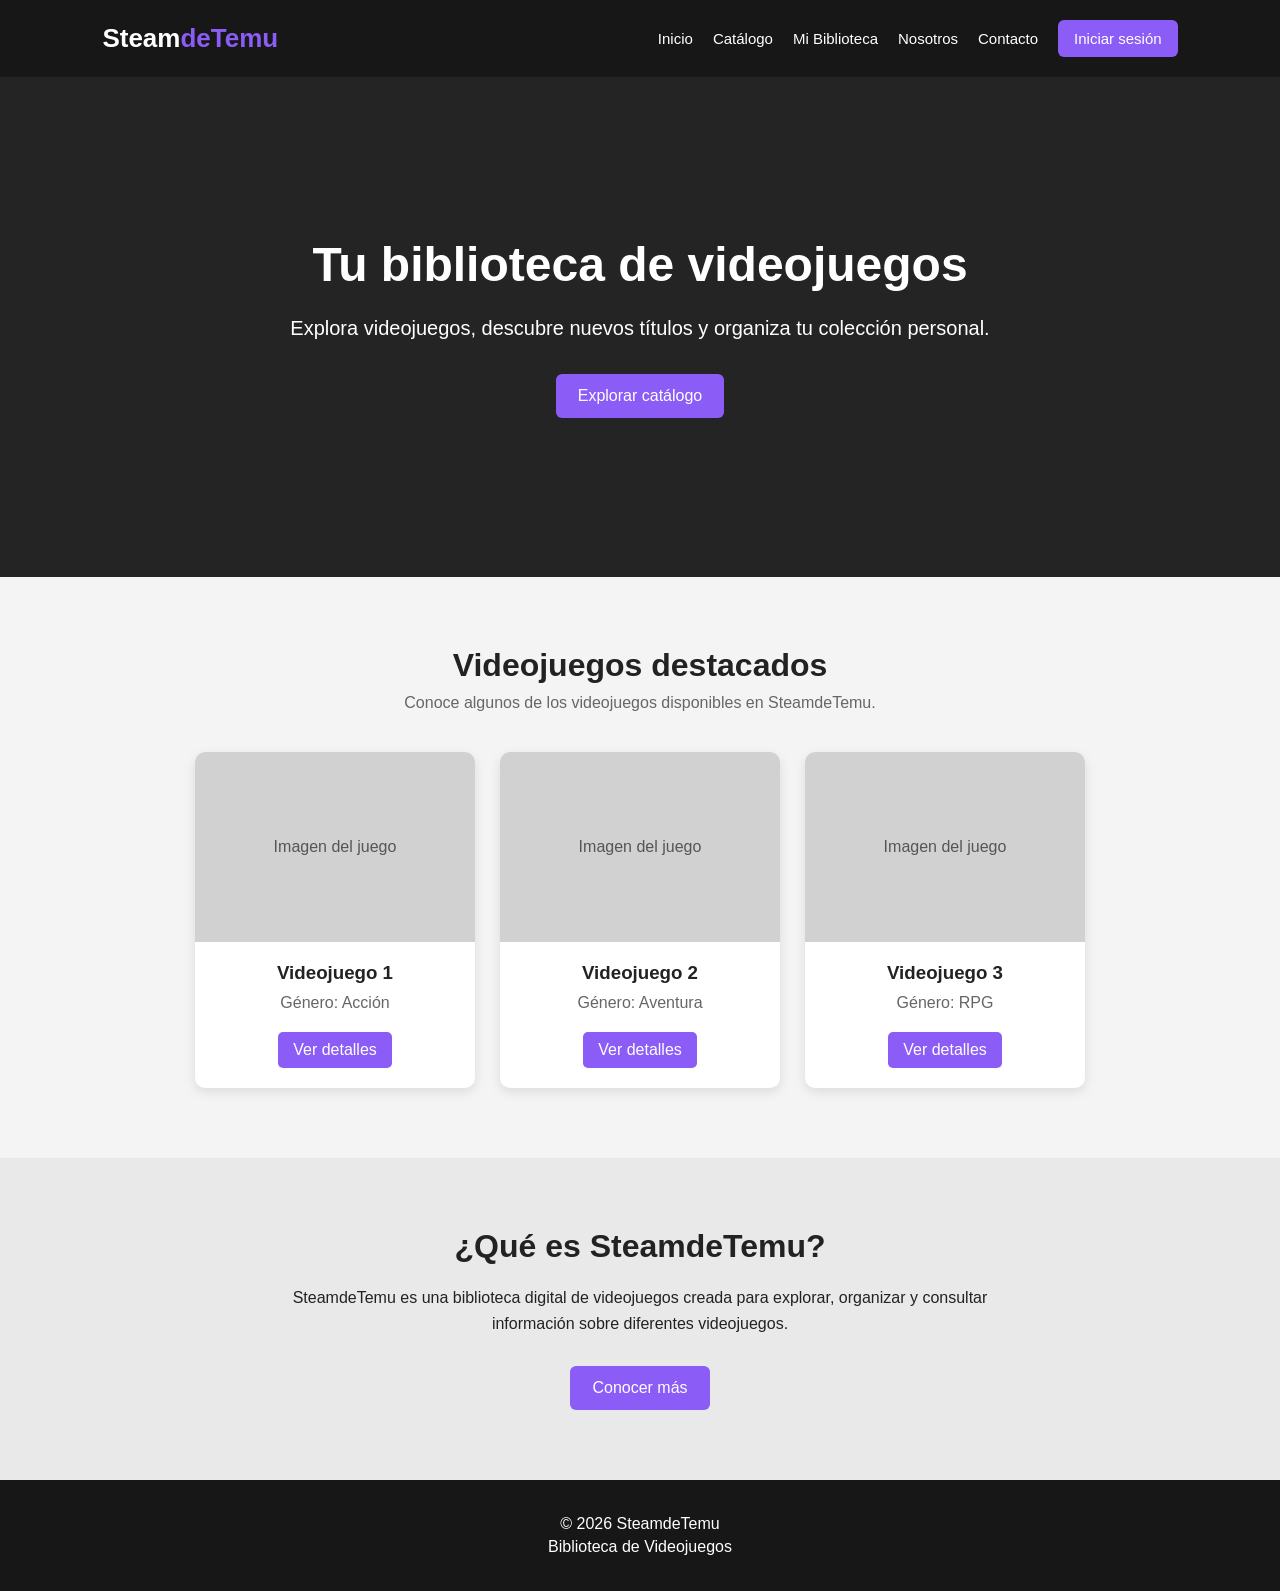
==== SteamDeTemu/index.html @ 4f98e77b "primer boceto e ideas" ====
<!DOCTYPE html>
<html lang="es">

<head>

    <meta charset="UTF-8">

    <meta name="viewport" content="width=device-width, initial-scale=1.0">

    <title>SteamdeTemu | Biblioteca de Videojuegos</title>

    <link rel="stylesheet" href="css/style.css">

    <link rel="stylesheet" href="css/responsive.css">

</head>


<body>


<!-- =========================
     ENCABEZADO
========================== -->

<header class="header">

    <a href="index.html" class="logo">
        Steam<span>deTemu</span>
    </a>


    <nav class="navbar">

        <a href="index.html">
            Inicio
        </a>

        <a href="catalogo.html">
            Catálogo
        </a>

        <a href="biblioteca.html">
            Mi Biblioteca
        </a>

        <a href="nosotros.html">
            Nosotros
        </a>

        <a href="contacto.html">
            Contacto
        </a>

        <a href="login.html" class="btn-login">
            Iniciar sesión
        </a>

    </nav>

</header>


<!-- =========================
     CONTENIDO PRINCIPAL
========================== -->

<main>


    <!-- HERO -->

    <section class="hero">

        <div class="hero-content">

            <h1>
                Tu biblioteca de videojuegos
            </h1>

            <p>
                Explora videojuegos, descubre nuevos títulos
                y organiza tu colección personal.
            </p>

            <a href="catalogo.html" class="btn-primary">
                Explorar catálogo
            </a>

        </div>

    </section>


    <!-- VIDEOJUEGOS DESTACADOS -->

    <section class="featured">

        <h2>
            Videojuegos destacados
        </h2>

        <p class="section-description">
            Conoce algunos de los videojuegos disponibles
            en SteamdeTemu.
        </p>


        <div class="game-container">


            <!-- JUEGO 1 -->

            <article class="game-card">

                <div class="game-image">
                    Imagen del juego
                </div>

                <div class="game-info">

                    <h3>
                        Videojuego 1
                    </h3>

                    <p>
                        Género: Acción
                    </p>

                    <a href="detalle-videojuego.html">
                        Ver detalles
                    </a>

                </div>

            </article>


            <!-- JUEGO 2 -->

            <article class="game-card">

                <div class="game-image">
                    Imagen del juego
                </div>

                <div class="game-info">

                    <h3>
                        Videojuego 2
                    </h3>

                    <p>
                        Género: Aventura
                    </p>

                    <a href="detalle-videojuego.html">
                        Ver detalles
                    </a>

                </div>

            </article>


            <!-- JUEGO 3 -->

            <article class="game-card">

                <div class="game-image">
                    Imagen del juego
                </div>

                <div class="game-info">

                    <h3>
                        Videojuego 3
                    </h3>

                    <p>
                        Género: RPG
                    </p>

                    <a href="detalle-videojuego.html">
                        Ver detalles
                    </a>

                </div>

            </article>


        </div>

    </section>


    <!-- INFORMACIÓN -->

    <section class="about-preview">

        <h2>
            ¿Qué es SteamdeTemu?
        </h2>

        <p>
            SteamdeTemu es una biblioteca digital de videojuegos
            creada para explorar, organizar y consultar información
            sobre diferentes videojuegos.
        </p>

        <a href="nosotros.html" class="btn-primary">
            Conocer más
        </a>

    </section>


</main>


<!-- =========================
     FOOTER
========================== -->

<footer class="footer">

    <p>
        &copy; 2026 SteamdeTemu
    </p>

    <p>
        Biblioteca de Videojuegos
    </p>

</footer>


<script src="js/main.js"></script>

</body>

</html>
---- SteamDeTemu/css/style.css ----
* {
    margin: 0;
    padding: 0;
    box-sizing: border-box;
}

body {
    font-family: Arial, Helvetica, sans-serif;
    background-color: #f4f4f4;
    color: #222;
}

a {
    text-decoration: none;
}

main {
    min-height: 70vh;
}


.header {
    width: 100%;
    display: flex;
    justify-content: space-between;
    align-items: center;

    padding: 20px 8%;

    background-color: #171717;
}


/* LOGO */

.logo {
    color: white;
    font-size: 26px;
    font-weight: bold;
}

.logo span {
    color: #8b5cf6;
}


/* MENÚ */

.navbar {
    display: flex;
    align-items: center;
    gap: 20px;
}

.navbar a {
    color: white;
    font-size: 15px;
    transition: 0.3s;
}

.navbar a:hover {
    color: #8b5cf6;
}


/* BOTÓN LOGIN */

.btn-login {
    background-color: #8b5cf6;

    padding: 10px 16px;

    border-radius: 6px;
}

.btn-login:hover {
    color: white !important;
    background-color: #6d28d9;
}


/* =========================
   HERO
========================= */

.hero {
    min-height: 500px;

    display: flex;
    justify-content: center;
    align-items: center;

    text-align: center;

    padding: 50px 20px;

    background-color: #242424;

    color: white;
}

.hero-content {
    max-width: 700px;
}

.hero h1 {
    font-size: 48px;
    margin-bottom: 20px;
}

.hero p {
    font-size: 20px;
    line-height: 1.6;

    margin-bottom: 30px;
}


/* =========================
   BOTÓN PRINCIPAL
========================= */

.btn-primary {
    display: inline-block;

    background-color: #8b5cf6;
    color: white;

    padding: 13px 22px;

    border-radius: 6px;

    transition: 0.3s;
}

.btn-primary:hover {
    background-color: #6d28d9;
}


/* =========================
   VIDEOJUEGOS DESTACADOS
========================= */

.featured {
    padding: 70px 8%;
    text-align: center;
}

.featured h2 {
    font-size: 32px;
    margin-bottom: 10px;
}

.section-description {
    color: #666;
    margin-bottom: 40px;
}


/* CONTENEDOR */

.game-container {
    display: flex;
    justify-content: center;

    gap: 25px;

    flex-wrap: wrap;
}


/* TARJETA */

.game-card {
    width: 280px;

    background-color: white;

    border-radius: 10px;

    overflow: hidden;

    box-shadow: 0 4px 12px rgba(0, 0, 0, 0.1);

    transition: 0.3s;
}

.game-card:hover {
    transform: translateY(-5px);
}


/* IMAGEN */

.game-image {
    height: 190px;

    display: flex;
    justify-content: center;
    align-items: center;

    background-color: #d1d1d1;

    color: #555;
}


/* INFORMACIÓN */

.game-info {
    padding: 20px;
}

.game-info h3 {
    margin-bottom: 10px;
}

.game-info p {
    color: #666;
    margin-bottom: 20px;
}

.game-info a {
    display: inline-block;

    background-color: #8b5cf6;

    color: white;

    padding: 9px 15px;

    border-radius: 5px;
}


/* =========================
   SOBRE STEAMDETEMU
========================= */

.about-preview {
    padding: 70px 8%;

    text-align: center;

    background-color: #e9e9e9;
}

.about-preview h2 {
    font-size: 32px;
    margin-bottom: 20px;
}

.about-preview p {
    max-width: 700px;

    margin: 0 auto 30px;

    line-height: 1.6;
}


/* =========================
   FOOTER
========================= */

.footer {
    padding: 30px;

    text-align: center;

    background-color: #171717;

    color: white;
}

.footer p {
    margin: 5px;
}
---- SteamDeTemu/css/responsive.css ----
@media (max-width: 768px) {

    .header {
        flex-direction: column;
        gap: 20px;
    }

    .navbar {
        justify-content: center;
        flex-wrap: wrap;
    }

    .hero h1 {
        font-size: 38px;
    }

    .hero p {
        font-size: 18px;
    }

}


@media (max-width: 480px) {

    .header {
        padding: 20px;
    }

    .navbar {
        flex-direction: column;
        width: 100%;
        gap: 10px;
    }

    .navbar a {
        width: 100%;
        text-align: center;
        padding: 8px;
    }

    .hero {
        min-height: 400px;
    }

    .hero h1 {
        font-size: 30px;
    }

    .hero p {
        font-size: 16px;
    }

    .game-card {
        width: 100%;
        max-width: 320px;
    }

}
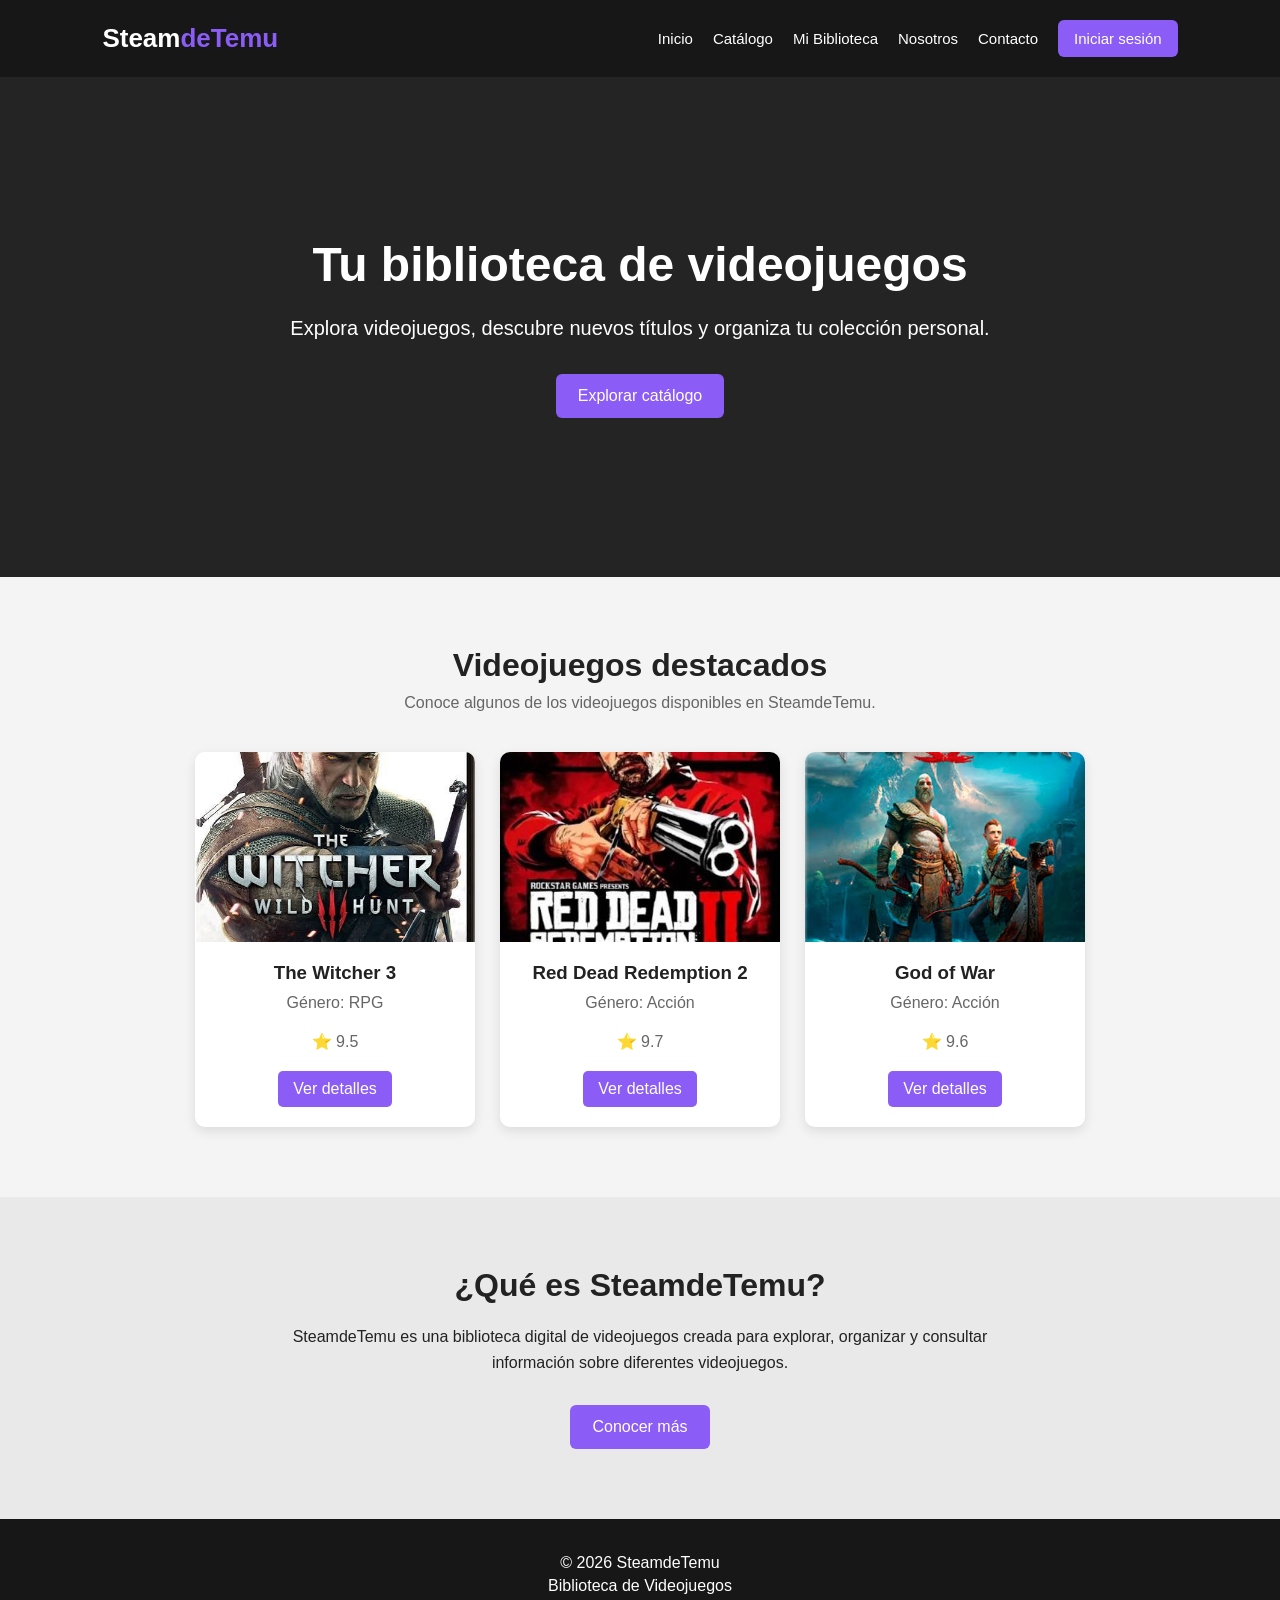
==== commit c87cdf27: "Mejora biblioteca, progreso y videojuegos destacados (ahora en inicio aparecen los juegos destacados" ====
--- a/SteamDeTemu/index.html
+++ b/SteamDeTemu/index.html
@@ -105,91 +105,7 @@
             en SteamdeTemu.
         </p>
 
-
-        <div class="game-container">
-
-
-            <!-- JUEGO 1 -->
-
-            <article class="game-card">
-
-                <div class="game-image">
-                    Imagen del juego
-                </div>
-
-                <div class="game-info">
-
-                    <h3>
-                        Videojuego 1
-                    </h3>
-
-                    <p>
-                        Género: Acción
-                    </p>
-
-                    <a href="detalle-videojuego.html">
-                        Ver detalles
-                    </a>
-
-                </div>
-
-            </article>
-
-
-            <!-- JUEGO 2 -->
-
-            <article class="game-card">
-
-                <div class="game-image">
-                    Imagen del juego
-                </div>
-
-                <div class="game-info">
-
-                    <h3>
-                        Videojuego 2
-                    </h3>
-
-                    <p>
-                        Género: Aventura
-                    </p>
-
-                    <a href="detalle-videojuego.html">
-                        Ver detalles
-                    </a>
-
-                </div>
-
-            </article>
-
-
-            <!-- JUEGO 3 -->
-
-            <article class="game-card">
-
-                <div class="game-image">
-                    Imagen del juego
-                </div>
-
-                <div class="game-info">
-
-                    <h3>
-                        Videojuego 3
-                    </h3>
-
-                    <p>
-                        Género: RPG
-                    </p>
-
-                    <a href="detalle-videojuego.html">
-                        Ver detalles
-                    </a>
-
-                </div>
-
-            </article>
-
-
+        <div class="game-container" id="juegos-destacados">
         </div>
 
     </section>
@@ -236,7 +152,9 @@
 </footer>
 
 
+<script src="js/videojuegos.js"></script>
 <script src="js/main.js"></script>
+
 
 </body>
 
--- a/SteamDeTemu/css/style.css
+++ b/SteamDeTemu/css/style.css
@@ -276,4 +276,1710 @@
 
 .footer p {
     margin: 5px;
+}
+
+
+/* ========================================
+   CATÁLOGO
+======================================== */
+
+.catalogo {
+    padding: 60px 8%;
+}
+
+.catalogo-encabezado {
+    text-align: center;
+    margin-bottom: 40px;
+}
+
+.catalogo-encabezado h1 {
+    font-size: 38px;
+    margin-bottom: 10px;
+}
+
+.catalogo-encabezado p {
+    color: #666;
+}
+
+
+/* FILTROS */
+
+.filtros {
+    display: flex;
+    gap: 20px;
+    flex-wrap: wrap;
+
+    justify-content: center;
+
+    background-color: white;
+
+    padding: 25px;
+
+    border-radius: 10px;
+
+    margin-bottom: 20px;
+}
+
+.filtro-grupo {
+    display: flex;
+    flex-direction: column;
+    gap: 8px;
+}
+
+.filtro-grupo label {
+    font-weight: bold;
+}
+
+.filtro-grupo input,
+.filtro-grupo select {
+    padding: 10px;
+
+    border: 1px solid #ccc;
+
+    border-radius: 5px;
+
+    min-width: 180px;
+}
+
+
+/* CONTADOR */
+
+.contador-juegos {
+    margin-bottom: 25px;
+
+    font-weight: bold;
+}
+
+
+/* CONTENEDOR */
+
+.contenedor-videojuegos {
+    display: grid;
+
+    grid-template-columns:
+        repeat(auto-fit, minmax(250px, 1fr));
+
+    gap: 25px;
+}
+
+
+/* TARJETA */
+
+.tarjeta-juego {
+    background-color: white;
+
+    border-radius: 10px;
+
+    overflow: hidden;
+
+    box-shadow:
+        0 4px 10px rgba(0, 0, 0, 0.1);
+
+    transition: 0.3s;
+}
+
+.tarjeta-juego:hover {
+    transform: translateY(-5px);
+}
+
+
+.imagen-juego {
+    width: 100%;
+
+    height: 300px;
+
+    object-fit: cover;
+}
+
+
+.contenido-juego {
+    padding: 20px;
+}
+
+
+.contenido-juego h2 {
+    font-size: 20px;
+
+    margin-bottom: 15px;
+}
+
+
+.contenido-juego p {
+    margin-bottom: 8px;
+}
+
+
+.btn-detalle {
+    display: inline-block;
+
+    margin-top: 15px;
+
+    padding: 10px 15px;
+
+    background-color: #8b5cf6;
+
+    color: white;
+
+    text-decoration: none;
+
+    border-radius: 5px;
+}
+
+
+/* MENSAJE VACÍO */
+
+.mensaje-vacio {
+    display: none;
+
+    text-align: center;
+
+    font-size: 18px;
+
+    margin: 40px;
+}
+
+/* ========================================
+   DETALLE DEL VIDEOJUEGO
+======================================== */
+
+.detalle-videojuego {
+    padding: 60px 8%;
+    min-height: 600px;
+}
+
+
+/* CONTENIDO PRINCIPAL */
+
+.detalle-contenido {
+    max-width: 1100px;
+
+    margin: 0 auto;
+
+    display: grid;
+
+    grid-template-columns: 1fr 1fr;
+
+    gap: 50px;
+
+    background-color: white;
+
+    padding: 40px;
+
+    border-radius: 15px;
+
+    box-shadow:
+        0 4px 15px rgba(0, 0, 0, 0.1);
+}
+
+
+/* IMAGEN */
+
+.detalle-imagen img {
+    width: 100%;
+
+    height: 500px;
+
+    object-fit: cover;
+
+    border-radius: 10px;
+}
+
+
+/* INFORMACIÓN */
+
+.detalle-info {
+    display: flex;
+
+    flex-direction: column;
+
+    justify-content: center;
+}
+
+
+.detalle-genero {
+    display: inline-block;
+
+    width: fit-content;
+
+    background-color: #e9ddff;
+
+    color: #6d28d9;
+
+    padding: 7px 12px;
+
+    border-radius: 20px;
+
+    margin-bottom: 15px;
+
+    font-weight: bold;
+}
+
+
+.detalle-info h1 {
+    font-size: 40px;
+
+    margin-bottom: 20px;
+}
+
+
+.detalle-descripcion {
+    line-height: 1.6;
+
+    color: #555;
+
+    margin-bottom: 25px;
+}
+
+
+/* DATOS */
+
+.detalle-datos {
+    margin-bottom: 25px;
+}
+
+
+.detalle-datos p {
+    margin-bottom: 10px;
+
+    padding-bottom: 10px;
+
+    border-bottom: 1px solid #eee;
+}
+
+
+/* BOTONES */
+
+.detalle-acciones {
+    display: flex;
+
+    flex-wrap: wrap;
+
+    gap: 10px;
+
+    margin-bottom: 25px;
+}
+
+
+.detalle-acciones button {
+    padding: 12px 15px;
+
+    border: none;
+
+    border-radius: 6px;
+
+    cursor: pointer;
+
+    font-size: 14px;
+
+    transition: 0.3s;
+}
+
+
+/* FAVORITO */
+
+.btn-favorito {
+    background-color: #8b5cf6;
+
+    color: white;
+}
+
+
+/* JUGADO */
+
+.btn-jugado {
+    background-color: #22c55e;
+
+    color: white;
+}
+
+
+/* PENDIENTE */
+
+.btn-pendiente {
+    background-color: #f59e0b;
+
+    color: white;
+}
+
+
+/* VOLVER */
+
+.btn-volver {
+    color: #8b5cf6;
+
+    font-weight: bold;
+
+    text-decoration: none;
+}
+
+
+/* ERROR */
+
+.error-detalle {
+    text-align: center;
+
+    padding: 100px 20px;
+}
+.auth-section {
+    display: flex;
+    justify-content: center;
+    align-items: center;
+
+    padding: 70px 8%;
+
+    min-height: 60vh;
+}
+
+.auth-card {
+    background-color: white;
+
+    width: 100%;
+    max-width: 420px;
+
+    padding: 40px;
+
+    border-radius: 10px;
+
+    box-shadow: 0 4px 12px rgba(0, 0, 0, 0.1);
+}
+
+.auth-card h1 {
+    font-size: 28px;
+    margin-bottom: 10px;
+    text-align: center;
+}
+
+.auth-subtitulo {
+    color: #666;
+    text-align: center;
+    margin-bottom: 30px;
+}
+
+.form-group {
+    margin-bottom: 20px;
+}
+
+.form-group label {
+    display: block;
+    font-weight: bold;
+    margin-bottom: 8px;
+}
+
+.form-group input {
+    width: 100%;
+    padding: 12px;
+    border: 1px solid #ccc;
+    border-radius: 6px;
+    font-size: 15px;
+}
+
+.form-group input:focus {
+    outline: none;
+    border-color: #8b5cf6;
+}
+
+.mensaje-formulario {
+    display: none;
+
+    margin-bottom: 15px;
+    padding: 10px;
+
+    border-radius: 6px;
+
+    font-size: 14px;
+}
+
+.mensaje-error {
+    display: block;
+    background-color: #fee2e2;
+    color: #b91c1c;
+}
+
+.mensaje-exito {
+    display: block;
+    background-color: #dcfce7;
+    color: #15803d;
+}
+
+.btn-auth {
+    width: 100%;
+
+    padding: 13px;
+
+    background-color: #8b5cf6;
+    color: white;
+
+    border: none;
+    border-radius: 6px;
+
+    font-size: 16px;
+
+    cursor: pointer;
+
+    transition: 0.3s;
+}
+
+.btn-auth:hover {
+    background-color: #6d28d9;
+}
+
+.auth-enlace {
+    text-align: center;
+    margin-top: 20px;
+    font-size: 14px;
+}
+
+.auth-enlace a {
+    color: #8b5cf6;
+    font-weight: bold;
+}
+* {
+    margin: 0;
+    padding: 0;
+    box-sizing: border-box;
+}
+
+body {
+    font-family: Arial, Helvetica, sans-serif;
+    background-color: #f4f4f4;
+    color: #222;
+}
+
+a {
+    text-decoration: none;
+}
+
+main {
+    min-height: 70vh;
+}
+
+
+.header {
+    width: 100%;
+    display: flex;
+    justify-content: space-between;
+    align-items: center;
+
+    padding: 20px 8%;
+
+    background-color: #171717;
+}
+
+
+/* LOGO */
+
+.logo {
+    color: white;
+    font-size: 26px;
+    font-weight: bold;
+}
+
+.logo span {
+    color: #8b5cf6;
+}
+
+
+/* MENÚ */
+
+.navbar {
+    display: flex;
+    align-items: center;
+    gap: 20px;
+}
+
+.navbar a {
+    color: white;
+    font-size: 15px;
+    transition: 0.3s;
+}
+
+.navbar a:hover {
+    color: #8b5cf6;
+}
+
+
+/* BOTÓN LOGIN */
+
+.btn-login {
+    background-color: #8b5cf6;
+
+    padding: 10px 16px;
+
+    border-radius: 6px;
+}
+
+.btn-login:hover {
+    color: white !important;
+    background-color: #6d28d9;
+}
+
+
+/* =========================
+   HERO
+========================= */
+
+.hero {
+    min-height: 500px;
+
+    display: flex;
+    justify-content: center;
+    align-items: center;
+
+    text-align: center;
+
+    padding: 50px 20px;
+
+    background-color: #242424;
+
+    color: white;
+}
+
+.hero-content {
+    max-width: 700px;
+}
+
+.hero h1 {
+    font-size: 48px;
+    margin-bottom: 20px;
+}
+
+.hero p {
+    font-size: 20px;
+    line-height: 1.6;
+
+    margin-bottom: 30px;
+}
+
+
+/* =========================
+   BOTÓN PRINCIPAL
+========================= */
+
+.btn-primary {
+    display: inline-block;
+
+    background-color: #8b5cf6;
+    color: white;
+
+    padding: 13px 22px;
+
+    border-radius: 6px;
+
+    transition: 0.3s;
+}
+
+.btn-primary:hover {
+    background-color: #6d28d9;
+}
+
+
+/* =========================
+   VIDEOJUEGOS DESTACADOS
+========================= */
+
+.featured {
+    padding: 70px 8%;
+    text-align: center;
+}
+
+.featured h2 {
+    font-size: 32px;
+    margin-bottom: 10px;
+}
+
+.section-description {
+    color: #666;
+    margin-bottom: 40px;
+}
+
+
+/* CONTENEDOR */
+
+.game-container {
+    display: flex;
+    justify-content: center;
+
+    gap: 25px;
+
+    flex-wrap: wrap;
+}
+
+
+/* TARJETA */
+
+.game-card {
+    width: 280px;
+
+    background-color: white;
+
+    border-radius: 10px;
+
+    overflow: hidden;
+
+    box-shadow: 0 4px 12px rgba(0, 0, 0, 0.1);
+
+    transition: 0.3s;
+}
+
+.game-card:hover {
+    transform: translateY(-5px);
+}
+
+
+/* IMAGEN */
+
+.game-image {
+    height: 190px;
+    overflow: hidden;
+}
+
+.game-image img {
+    width: 100%;
+    height: 100%;
+    object-fit: cover;
+}
+
+
+/* INFORMACIÓN */
+
+.game-info {
+    padding: 20px;
+}
+
+.game-info h3 {
+    margin-bottom: 10px;
+}
+
+.game-info p {
+    color: #666;
+    margin-bottom: 20px;
+}
+
+.game-info a {
+    display: inline-block;
+
+    background-color: #8b5cf6;
+
+    color: white;
+
+    padding: 9px 15px;
+
+    border-radius: 5px;
+}
+
+
+/* =========================
+   SOBRE STEAMDETEMU
+========================= */
+
+.about-preview {
+    padding: 70px 8%;
+
+    text-align: center;
+
+    background-color: #e9e9e9;
+}
+
+.about-preview h2 {
+    font-size: 32px;
+    margin-bottom: 20px;
+}
+
+.about-preview p {
+    max-width: 700px;
+
+    margin: 0 auto 30px;
+
+    line-height: 1.6;
+}
+
+
+/* =========================
+   FOOTER
+========================= */
+
+.footer {
+    padding: 30px;
+
+    text-align: center;
+
+    background-color: #171717;
+
+    color: white;
+}
+
+.footer p {
+    margin: 5px;
+}
+
+
+/* ========================================
+   CATÁLOGO
+======================================== */
+
+.catalogo {
+    padding: 60px 8%;
+}
+
+.catalogo-encabezado {
+    text-align: center;
+    margin-bottom: 40px;
+}
+
+.catalogo-encabezado h1 {
+    font-size: 38px;
+    margin-bottom: 10px;
+}
+
+.catalogo-encabezado p {
+    color: #666;
+}
+
+
+/* FILTROS */
+
+.filtros {
+    display: flex;
+    gap: 20px;
+    flex-wrap: wrap;
+
+    justify-content: center;
+
+    background-color: white;
+
+    padding: 25px;
+
+    border-radius: 10px;
+
+    margin-bottom: 20px;
+}
+
+.filtro-grupo {
+    display: flex;
+    flex-direction: column;
+    gap: 8px;
+}
+
+.filtro-grupo label {
+    font-weight: bold;
+}
+
+.filtro-grupo input,
+.filtro-grupo select {
+    padding: 10px;
+
+    border: 1px solid #ccc;
+
+    border-radius: 5px;
+
+    min-width: 180px;
+}
+
+
+/* CONTADOR */
+
+.contador-juegos {
+    margin-bottom: 25px;
+
+    font-weight: bold;
+}
+
+
+/* CONTENEDOR */
+
+.contenedor-videojuegos {
+    display: grid;
+
+    grid-template-columns:
+        repeat(auto-fit, minmax(250px, 1fr));
+
+    gap: 25px;
+}
+
+
+/* TARJETA */
+
+.tarjeta-juego {
+    background-color: white;
+
+    border-radius: 10px;
+
+    overflow: hidden;
+
+    box-shadow:
+            0 4px 10px rgba(0, 0, 0, 0.1);
+
+    transition: 0.3s;
+}
+
+.tarjeta-juego:hover {
+    transform: translateY(-5px);
+}
+
+
+.imagen-juego {
+    width: 100%;
+
+    height: 300px;
+
+    object-fit: cover;
+}
+
+
+.contenido-juego {
+    padding: 20px;
+}
+
+
+.contenido-juego h2 {
+    font-size: 20px;
+
+    margin-bottom: 15px;
+}
+
+
+.contenido-juego p {
+    margin-bottom: 8px;
+}
+
+
+.btn-detalle {
+    display: inline-block;
+
+    margin-top: 15px;
+
+    padding: 10px 15px;
+
+    background-color: #8b5cf6;
+
+    color: white;
+
+    text-decoration: none;
+
+    border-radius: 5px;
+}
+
+
+/* MENSAJE VACÍO */
+
+.mensaje-vacio {
+    display: none;
+
+    text-align: center;
+
+    font-size: 18px;
+
+    margin: 40px;
+}
+
+/* ========================================
+   DETALLE DEL VIDEOJUEGO
+======================================== */
+
+.detalle-videojuego {
+    padding: 60px 8%;
+    min-height: 600px;
+}
+
+
+/* CONTENIDO PRINCIPAL */
+
+.detalle-contenido {
+    max-width: 1100px;
+
+    margin: 0 auto;
+
+    display: grid;
+
+    grid-template-columns: 1fr 1fr;
+
+    gap: 50px;
+
+    background-color: white;
+
+    padding: 40px;
+
+    border-radius: 15px;
+
+    box-shadow:
+            0 4px 15px rgba(0, 0, 0, 0.1);
+}
+
+
+/* IMAGEN */
+
+.detalle-imagen img {
+    width: 100%;
+
+    height: 500px;
+
+    object-fit: cover;
+
+    border-radius: 10px;
+}
+
+
+/* INFORMACIÓN */
+
+.detalle-info {
+    display: flex;
+
+    flex-direction: column;
+
+    justify-content: center;
+}
+
+
+.detalle-genero {
+    display: inline-block;
+
+    width: fit-content;
+
+    background-color: #e9ddff;
+
+    color: #6d28d9;
+
+    padding: 7px 12px;
+
+    border-radius: 20px;
+
+    margin-bottom: 15px;
+
+    font-weight: bold;
+}
+
+
+.detalle-info h1 {
+    font-size: 40px;
+
+    margin-bottom: 20px;
+}
+
+
+.detalle-descripcion {
+    line-height: 1.6;
+
+    color: #555;
+
+    margin-bottom: 25px;
+}
+
+
+/* DATOS */
+
+.detalle-datos {
+    margin-bottom: 25px;
+}
+
+
+.detalle-datos p {
+    margin-bottom: 10px;
+
+    padding-bottom: 10px;
+
+    border-bottom: 1px solid #eee;
+}
+
+
+/* BOTONES */
+
+.detalle-acciones {
+    display: flex;
+
+    flex-wrap: wrap;
+
+    gap: 10px;
+
+    margin-bottom: 25px;
+}
+
+
+.detalle-acciones button {
+    padding: 12px 15px;
+
+    border: none;
+
+    border-radius: 6px;
+
+    cursor: pointer;
+
+    font-size: 14px;
+
+    transition: 0.3s;
+}
+
+
+/* FAVORITO */
+
+.btn-favorito {
+    background-color: #8b5cf6;
+
+    color: white;
+}
+
+
+/* JUGADO */
+
+.btn-jugado {
+    background-color: #22c55e;
+
+    color: white;
+}
+
+
+/* PENDIENTE */
+
+.btn-pendiente {
+    background-color: #f59e0b;
+
+    color: white;
+}
+
+
+/* VOLVER */
+
+.btn-volver {
+    color: #8b5cf6;
+
+    font-weight: bold;
+
+    text-decoration: none;
+}
+
+
+/* ERROR */
+
+.error-detalle {
+    text-align: center;
+
+    padding: 100px 20px;
+}
+.auth-section {
+    display: flex;
+    justify-content: center;
+    align-items: center;
+
+    padding: 70px 8%;
+
+    min-height: 60vh;
+}
+
+.auth-card {
+    background-color: white;
+
+    width: 100%;
+    max-width: 420px;
+
+    padding: 40px;
+
+    border-radius: 10px;
+
+    box-shadow: 0 4px 12px rgba(0, 0, 0, 0.1);
+}
+
+.auth-card h1 {
+    font-size: 28px;
+    margin-bottom: 10px;
+    text-align: center;
+}
+
+.auth-subtitulo {
+    color: #666;
+    text-align: center;
+    margin-bottom: 30px;
+}
+
+.form-group {
+    margin-bottom: 20px;
+}
+
+.form-group label {
+    display: block;
+    font-weight: bold;
+    margin-bottom: 8px;
+}
+
+.form-group input {
+    width: 100%;
+    padding: 12px;
+    border: 1px solid #ccc;
+    border-radius: 6px;
+    font-size: 15px;
+}
+
+.form-group input:focus {
+    outline: none;
+    border-color: #8b5cf6;
+}
+
+.mensaje-formulario {
+    display: none;
+
+    margin-bottom: 15px;
+    padding: 10px;
+
+    border-radius: 6px;
+
+    font-size: 14px;
+}
+
+.mensaje-error {
+    display: block;
+    background-color: #fee2e2;
+    color: #b91c1c;
+}
+
+.mensaje-exito {
+    display: block;
+    background-color: #dcfce7;
+    color: #15803d;
+}
+
+.btn-auth {
+    width: 100%;
+
+    padding: 13px;
+
+    background-color: #8b5cf6;
+    color: white;
+
+    border: none;
+    border-radius: 6px;
+
+    font-size: 16px;
+
+    cursor: pointer;
+
+    transition: 0.3s;
+}
+
+.btn-auth:hover {
+    background-color: #6d28d9;
+}
+
+.auth-enlace {
+    text-align: center;
+    margin-top: 20px;
+    font-size: 14px;
+}
+
+.auth-enlace a {
+    color: #8b5cf6;
+    font-weight: bold;
+}
+
+/* ========================================
+   NOSOTROS
+======================================== */
+
+.nosotros-hero {
+    padding: 80px 8%;
+
+    text-align: center;
+
+    background-color: #242424;
+
+    color: white;
+}
+
+.nosotros-hero h1 {
+    font-size: 42px;
+
+    margin-bottom: 20px;
+}
+
+.nosotros-hero p {
+    max-width: 700px;
+
+    margin: 0 auto;
+
+    font-size: 18px;
+    line-height: 1.6;
+
+    color: #ccc;
+}
+
+
+/* MISIÓN / VISIÓN / VALORES */
+
+.nosotros-mision {
+    display: flex;
+
+    justify-content: center;
+    flex-wrap: wrap;
+
+    gap: 25px;
+
+    padding: 70px 8%;
+
+    background-color: #e9e9e9;
+}
+
+.mision-card {
+    width: 300px;
+
+    background-color: white;
+
+    padding: 30px 25px;
+
+    border-radius: 10px;
+
+    box-shadow: 0 4px 12px rgba(0, 0, 0, 0.1);
+
+    transition: 0.3s;
+}
+
+.mision-card:hover {
+    transform: translateY(-5px);
+}
+
+.mision-card h2 {
+    font-size: 20px;
+
+    margin-bottom: 12px;
+
+    color: #6d28d9;
+}
+
+.mision-card p {
+    color: #555;
+    line-height: 1.6;
+}
+
+
+/* EQUIPO */
+
+.equipo {
+    padding: 70px 8%;
+
+    text-align: center;
+}
+
+.equipo h2 {
+    font-size: 32px;
+
+    margin-bottom: 40px;
+}
+
+.equipo-container {
+    display: flex;
+
+    justify-content: center;
+    flex-wrap: wrap;
+
+    gap: 25px;
+}
+
+.miembro-card {
+    width: 220px;
+
+    background-color: white;
+
+    padding: 35px 20px;
+
+    border-radius: 10px;
+
+    box-shadow: 0 4px 12px rgba(0, 0, 0, 0.1);
+
+    transition: 0.3s;
+}
+
+.miembro-card:hover {
+    transform: translateY(-5px);
+
+    box-shadow: 0 8px 20px rgba(0, 0, 0, 0.15);
+}
+
+.miembro-avatar {
+    width: 70px;
+    height: 70px;
+
+    margin: 0 auto 20px;
+
+    display: flex;
+    justify-content: center;
+    align-items: center;
+
+    border-radius: 50%;
+
+    background-color: #8b5cf6;
+
+    color: white;
+
+    font-size: 20px;
+    font-weight: bold;
+}
+
+.miembro-card h3 {
+    margin-bottom: 8px;
+}
+
+.miembro-card p {
+    color: #666;
+    font-size: 14px;
+}
+
+/* ESTADÍSTICAS DE LA BIBLIOTECA */
+
+.biblioteca-estadisticas {
+    display: grid;
+    grid-template-columns: repeat(4, 1fr);
+    gap: 20px;
+    margin: 30px 0;
+}
+
+.estadistica {
+    background-color: white;
+    padding: 20px;
+    text-align: center;
+    border-radius: 10px;
+    box-shadow: 0 2px 8px rgba(0, 0, 0, 0.1);
+}
+
+.estadistica h2 {
+    margin: 0;
+    font-size: 30px;
+}
+
+.estadistica p {
+    margin: 5px 0 0;
+    color: #666;
+}
+
+/* BUSCADOR DE LA BIBLIOTECA */
+
+.biblioteca-buscador {
+    background-color: white;
+    padding: 20px;
+    margin-bottom: 20px;
+    border-radius: 10px;
+    box-shadow: 0 2px 8px rgba(0, 0, 0, 0.1);
+}
+
+.biblioteca-buscador label {
+    display: block;
+    margin-bottom: 8px;
+    font-weight: bold;
+}
+
+.biblioteca-buscador input {
+    width: 100%;
+    padding: 12px;
+    border: 1px solid #ccc;
+    border-radius: 6px;
+    box-sizing: border-box;
+    font-size: 14px;
+}
+
+.biblioteca-buscador input:focus {
+    outline: none;
+    border-color: #8b5cf6;
+}
+
+/* FILTROS DE LA BIBLIOTECA */
+
+.biblioteca-filtros {
+    display: flex;
+    gap: 10px;
+    margin-bottom: 30px;
+}
+
+.biblioteca-filtros button {
+    background-color: white;
+    border: 1px solid #ccc;
+    padding: 10px 20px;
+    border-radius: 6px;
+    cursor: pointer;
+    font-size: 14px;
+}
+
+.biblioteca-filtros button:hover {
+    background-color: #f0f0f0;
+}
+
+.biblioteca-filtros .filtro-activo {
+    background-color: #8b5cf6;
+    color: white;
+    border-color: #8b5cf6;
+}
+
+/* CONTENIDO DE LA BIBLIOTECA */
+
+.biblioteca-contenido h2 {
+    margin-bottom: 20px;
+    font-size: 24px;
+}
+
+.mensaje-vacio {
+    text-align: center;
+    background-color: white;
+    padding: 30px;
+    border-radius: 10px;
+    color: #666;
+    margin-top: 20px;
+}
+
+
+/* ESTADÍSTICAS DE LA BIBLIOTECA */
+
+.biblioteca-estadisticas {
+    display: grid;
+    grid-template-columns: repeat(4, 1fr);
+    gap: 20px;
+    margin: 30px 0;
+}
+
+.estadistica {
+    background-color: white;
+    padding: 20px;
+    text-align: center;
+    border-radius: 10px;
+    box-shadow: 0 2px 8px rgba(0, 0, 0, 0.1);
+}
+
+.estadistica h2 {
+    margin: 0;
+    font-size: 30px;
+}
+
+.estadistica p {
+    margin: 5px 0 0;
+    color: #666;
+}
+
+
+/* BUSCADOR DE LA BIBLIOTECA */
+
+.biblioteca-buscador {
+    background-color: white;
+    padding: 20px;
+    margin-bottom: 20px;
+    border-radius: 10px;
+    box-shadow: 0 2px 8px rgba(0, 0, 0, 0.1);
+}
+
+.biblioteca-buscador label {
+    display: block;
+    margin-bottom: 8px;
+    font-weight: bold;
+}
+
+.biblioteca-buscador input {
+    width: 100%;
+    padding: 12px;
+    border: 1px solid #ccc;
+    border-radius: 6px;
+    box-sizing: border-box;
+    font-size: 14px;
+}
+
+.biblioteca-buscador input:focus {
+    outline: none;
+    border-color: #8b5cf6;
+}
+
+
+/* FILTROS DE LA BIBLIOTECA */
+
+.biblioteca-filtros {
+    display: flex;
+    gap: 10px;
+    margin-bottom: 30px;
+}
+
+.biblioteca-filtros button {
+    background-color: white;
+    border: 1px solid #ccc;
+    padding: 10px 20px;
+    border-radius: 6px;
+    cursor: pointer;
+    font-size: 14px;
+}
+
+.biblioteca-filtros button:hover {
+    background-color: #f0f0f0;
+}
+
+.biblioteca-filtros .filtro-activo {
+    background-color: #8b5cf6;
+    color: white;
+    border-color: #8b5cf6;
+}
+
+
+/* CONTENIDO DE LA BIBLIOTECA */
+
+.biblioteca-contenido h2 {
+    margin-bottom: 20px;
+    font-size: 24px;
+}
+
+.mensaje-vacio {
+    text-align: center;
+    background-color: white;
+    padding: 30px;
+    border-radius: 10px;
+    color: #666;
+    margin-top: 20px;
+}
+
+
+/* TARJETAS DE LA BIBLIOTECA */
+
+.biblioteca-contenido .tarjeta-juego {
+    position: relative;
+}
+
+.biblioteca-estado {
+    display: inline-block;
+    margin-top: 10px;
+    padding: 5px 10px;
+    border-radius: 15px;
+    font-size: 12px;
+    font-weight: bold;
+}
+
+.estado-jugado {
+    background-color: #dff5e3;
+    color: #287a38;
+}
+
+.estado-pendiente {
+    background-color: #fff0d6;
+    color: #a05a00;
+}
+
+.estado-favorito {
+    background-color: #eee5ff;
+    color: #6b35b5;
+}
+
+
+/* BOTÓN PARA QUITAR DE LA BIBLIOTECA */
+
+.btn-quitar-biblioteca {
+    display: inline-block;
+    margin-top: 10px;
+    margin-left: 5px;
+    padding: 8px 12px;
+    border: none;
+    border-radius: 6px;
+    background-color: #eeeeee;
+    color: #555;
+    cursor: pointer;
+    font-size: 13px;
+}
+
+.btn-quitar-biblioteca:hover {
+    background-color: #dddddd;
+}
+
+
+/* MENSAJE DE BIBLIOTECA VACÍA */
+
+.biblioteca-vacia {
+    text-align: center;
+    background-color: white;
+    padding: 40px 20px;
+    border-radius: 10px;
+    box-shadow: 0 2px 8px rgba(0, 0, 0, 0.1);
+}
+
+.biblioteca-vacia h3 {
+    margin-bottom: 10px;
+}
+
+.biblioteca-vacia p {
+    color: #666;
+    margin-bottom: 20px;
+}
+
+.biblioteca-vacia .btn-catalogo {
+    display: inline-block;
+    background-color: #8b5cf6;
+    color: white;
+    padding: 10px 20px;
+    border-radius: 6px;
+    text-decoration: none;
+}
+
+.biblioteca-vacia .btn-catalogo:hover {
+    background-color: #7446d4;
+}
+
+/* INFORMACIÓN ADICIONAL DE LA BIBLIOTECA (PARA MAS ORDEN VISUAL EN LAS TARJETAS)*/
+
+.biblioteca-info {
+    display: flex;
+    gap: 10px;
+    flex-wrap: wrap;
+    margin: 12px 0;
+    font-size: 13px;
+    color: #666;
+}
+
+.biblioteca-info span {
+    background-color: #f4f4f4;
+    padding: 5px 8px;
+    border-radius: 5px;
+}
+
+
+/* ACCIONES DE LA TARJETA */
+
+.biblioteca-acciones {
+    display: flex;
+    align-items: center;
+    gap: 5px;
+    margin-top: 15px;
+    flex-wrap: wrap;
+}
+
+/* PROGRESO DE LA BIBLIOTECA */
+
+.biblioteca-progreso {
+    background-color: white;
+    padding: 20px;
+    margin-bottom: 25px;
+    border-radius: 10px;
+    box-shadow: 0 2px 8px rgba(0, 0, 0, 0.1);
+}
+
+.progreso-encabezado {
+    display: flex;
+    justify-content: space-between;
+    align-items: center;
+    margin-bottom: 12px;
+}
+
+.progreso-encabezado h2 {
+    margin: 0;
+    font-size: 20px;
+}
+
+#porcentaje-progreso {
+    font-weight: bold;
+    color: #8b5cf6;
+}
+
+.barra-progreso {
+    width: 100%;
+    height: 12px;
+    background-color: #e5e5e5;
+    border-radius: 10px;
+    overflow: hidden;
+}
+
+.barra-progreso-llenado {
+    height: 100%;
+    width: 0%;
+    background-color: #8b5cf6;
+    border-radius: 10px;
+    transition: width 0.3s ease;
+}
+
+.biblioteca-progreso p {
+    margin: 10px 0 0;
+    color: #666;
+    font-size: 14px;
 }
--- a/SteamDeTemu/css/responsive.css
+++ b/SteamDeTemu/css/responsive.css
@@ -57,4 +57,113 @@
         max-width: 320px;
     }
 
+}
+
+/* ========================================
+   DETALLE RESPONSIVE
+======================================== */
+
+@media (max-width: 768px) {
+
+    .detalle-contenido {
+        grid-template-columns: 1fr;
+
+        gap: 30px;
+
+        padding: 25px;
+    }
+
+
+    .detalle-imagen img {
+        height: 400px;
+    }
+
+
+    .detalle-info h1 {
+        font-size: 30px;
+    }
+
+}
+
+
+@media (max-width: 480px) {
+
+    .detalle-videojuego {
+        padding: 30px 5%;
+    }
+
+
+    .detalle-contenido {
+        padding: 20px;
+    }
+
+
+    .detalle-imagen img {
+        height: 300px;
+    }
+
+
+    .detalle-acciones {
+        flex-direction: column;
+    }
+
+
+    .detalle-acciones button {
+        width: 100%;
+    }
+
+}
+@media (max-width: 480px) {
+
+    .auth-card {
+        padding: 25px;
+    }
+
+}
+
+/* =========================================
+   BIBLIOTECA RESPONSIVE
+   ========================================= */
+
+@media (max-width: 768px) {
+
+    .biblioteca-estadisticas {
+        grid-template-columns: repeat(2, 1fr);
+    }
+
+    .biblioteca-filtros {
+        flex-wrap: wrap;
+    }
+
+    .biblioteca-filtros button {
+        flex: 1;
+        min-width: 120px;
+    }
+
+}
+
+@media (max-width: 480px) {
+
+    .biblioteca-estadisticas {
+        grid-template-columns: 1fr 1fr;
+        gap: 10px;
+    }
+
+    .estadistica {
+        padding: 15px 10px;
+    }
+
+    .estadistica h2 {
+        font-size: 24px;
+    }
+
+    .biblioteca-filtros {
+        display: grid;
+        grid-template-columns: 1fr 1fr;
+    }
+
+    .biblioteca-filtros button {
+        width: 100%;
+    }
+
 }
